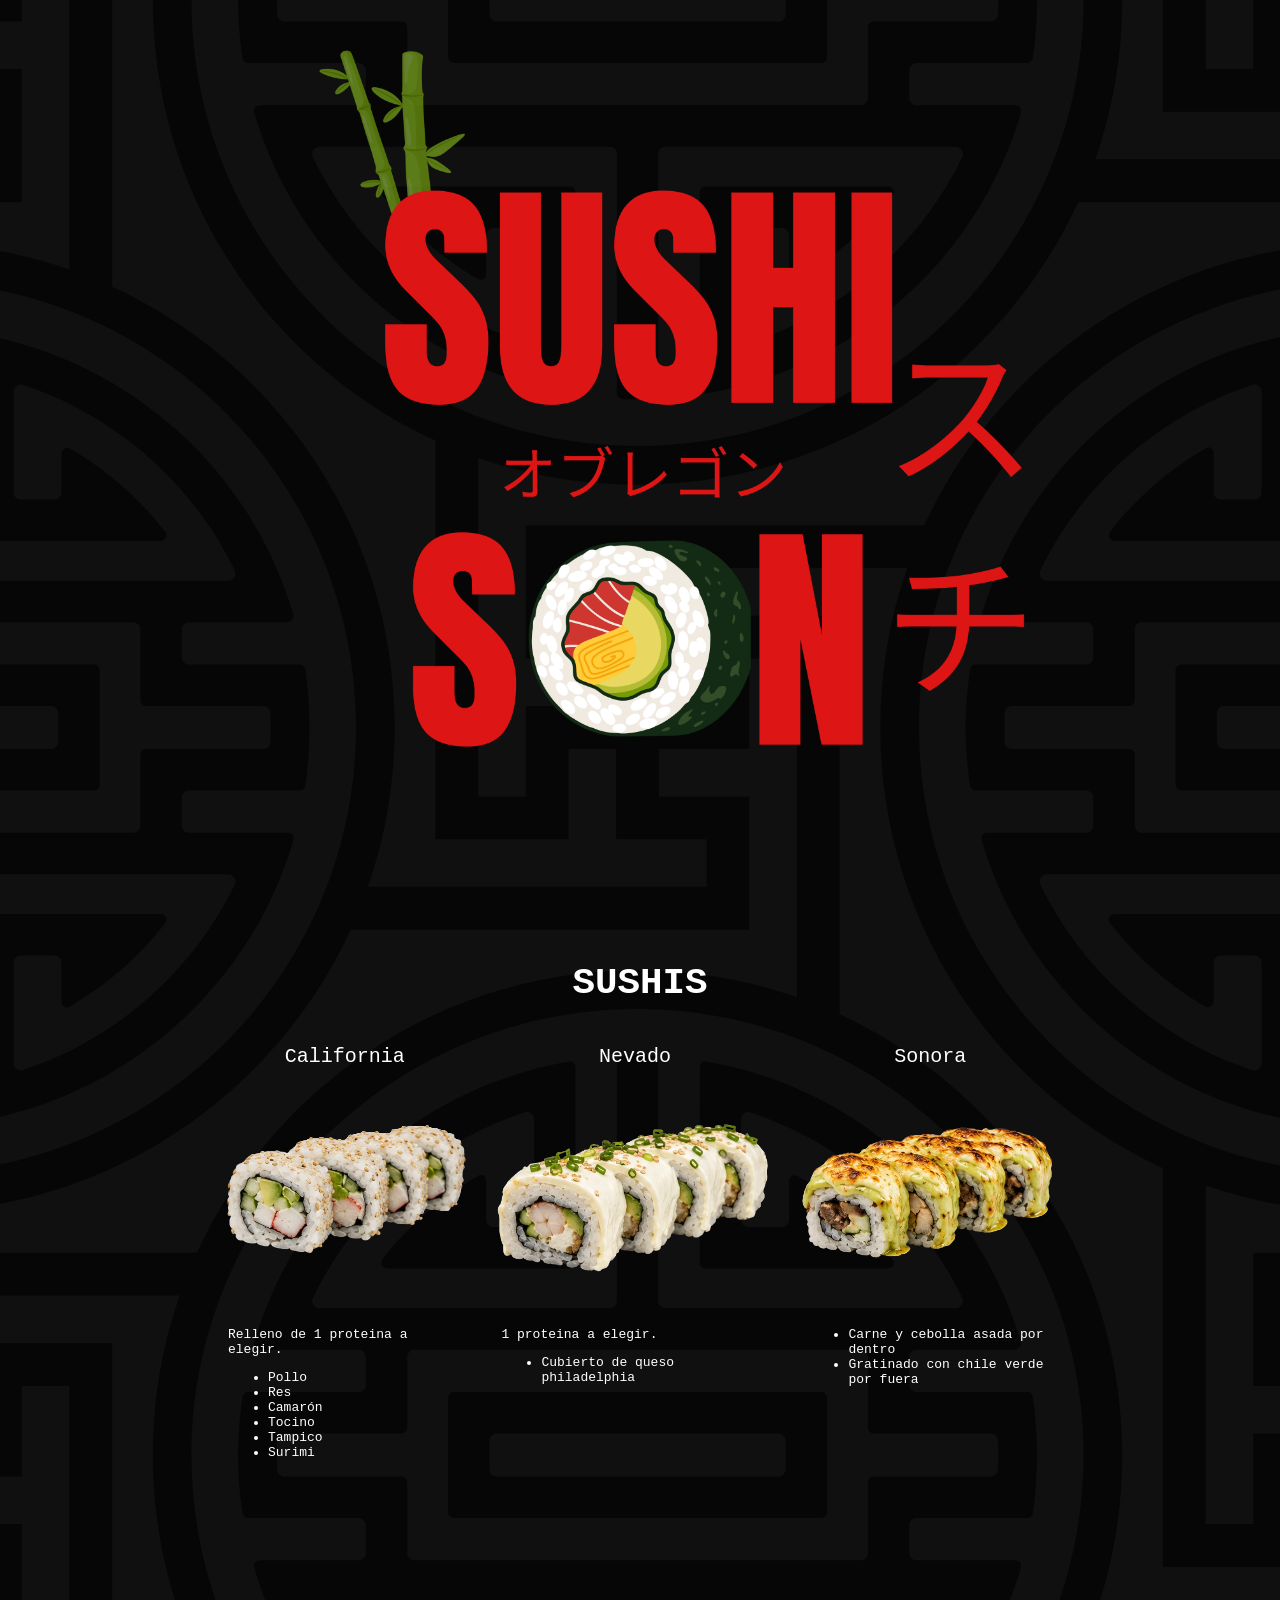
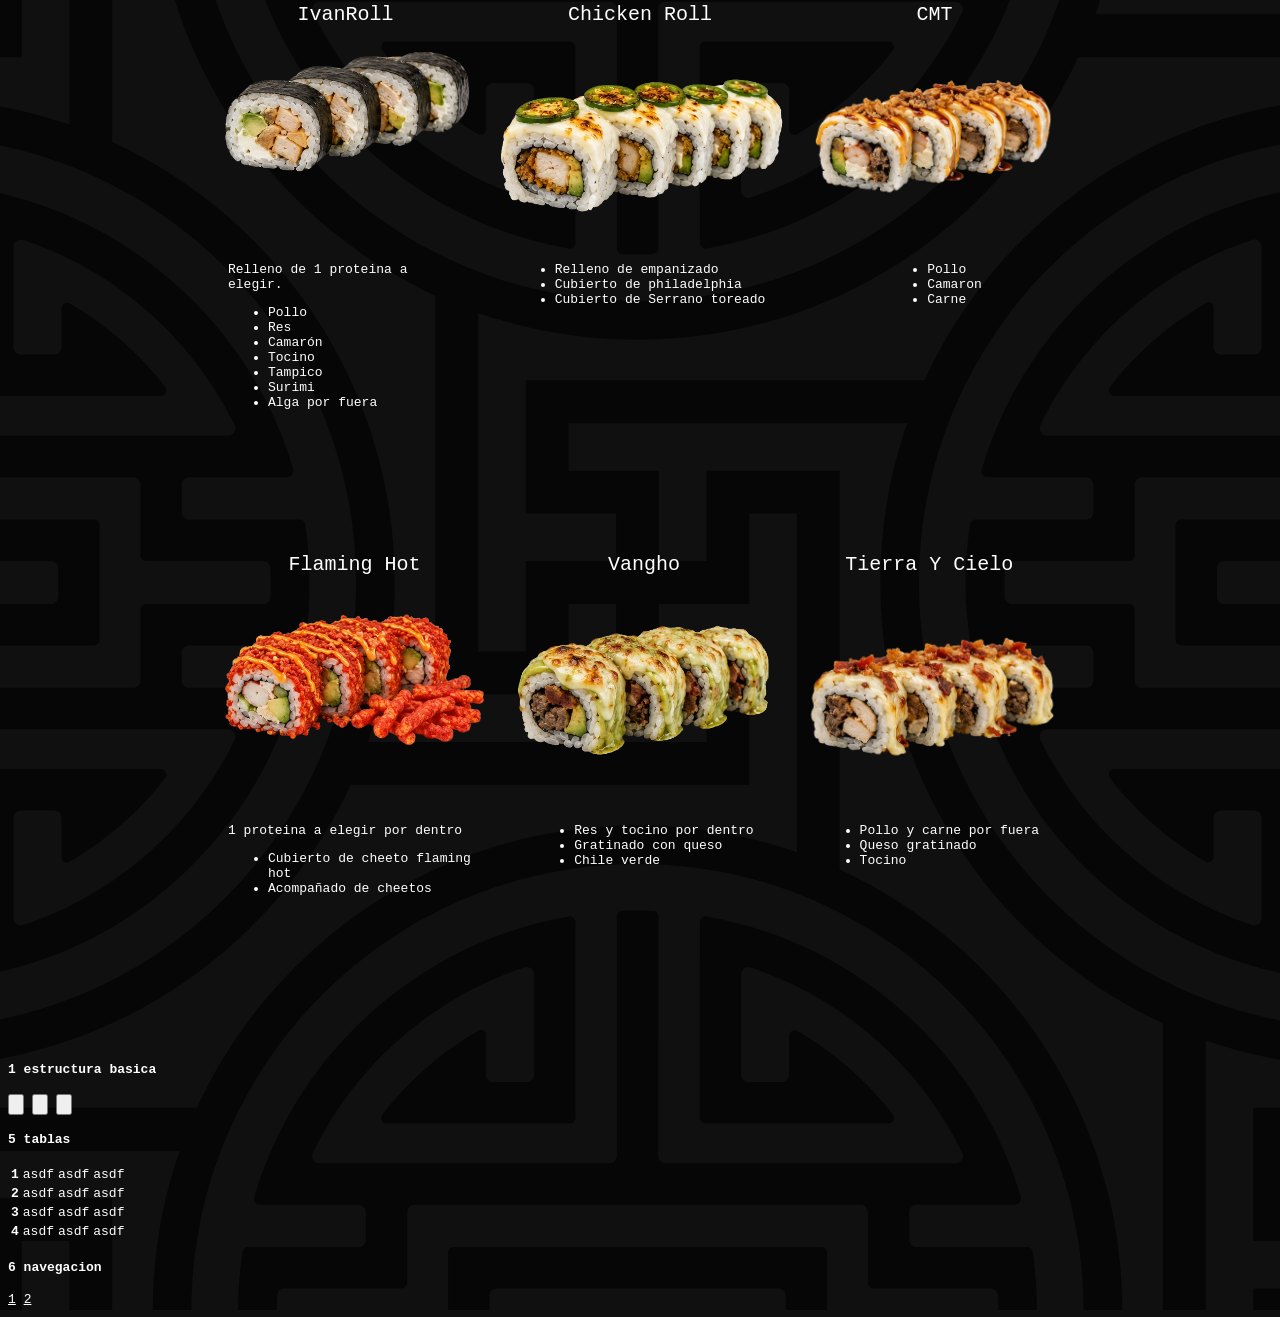
==== index.html @ 1769d646 "kinda fixed the grid" ====
<!DOCTYPE html>
<html lang="en">
<head>
    <meta charset="UTF-8">
    <meta name="viewport" content="width=device-width, initial-scale=1.0">
    <title>SUSHISON PRINCIPAL</title>
    <link rel="stylesheet" href="style.css">
</head>
<body>

    <div class="logo-principal">
        <img src="./imagenes/logo.png" alt="logo principal">
    </div>
   
    <div class="sushi-section">
        <h2>SUSHIS</h2>
    </div>

    <div class="sushis1">
        <div class="nombres">California</div>
        <div class="nombres">Nevado</div>
        <div class="nombres">Sonora</div>
        <div class="food"><img src="./imagenes/california.png" alt="california"></div>
        <div class="food"><img src="./imagenes/nevado.png" alt="nevado"></div>
        <div class="food"><img src="./imagenes/sonora.png" alt="sonora"></div>
        <div class="lista-ingredientes">
            <div>
                <p>Relleno de 1 proteina a elegir.</p>
                <ul>
                    <li>Pollo</li>
                    <li>Res</li>
                    <li>Camarón</li>
                    <li>Tocino</li>
                    <li>Tampico</li>
                    <li>Surimi</li>
                </ul>
            </div>
        </div>
        <div class="lista-ingredientes">
            <div>
                <p>1 proteina a elegir.</p>
                <ul>
                    <li>Cubierto de queso philadelphia</li>
                </ul>
            </div>
        </div>
        <div class="lista-ingredientes">
            <div>
                <ul>
                    <li>Carne y cebolla asada por dentro</li>
                    <li>Gratinado con chile verde por fuera</li>
                </ul>
            </div>
        </div>
    </div>

    <div class="sushis1">
        <div class="nombres">IvanRoll</div>
        <div class="nombres">Chicken Roll</div>
        <div class="nombres">CMT</div>
        <div class="food"><img src="./imagenes/negrovan.png" alt="ivanroll"></div>
        <div class="food"><img src="./imagenes/chickenroll.png" alt="chickenroll"></div>
        <div class="food"><img src="./imagenes/cmt.png" alt="cmt"></div>
        <div class="lista-ingredientes">
            <div>
                <p>Relleno de 1 proteina a elegir.</p>
                <ul>
                    <li>Pollo</li>
                    <li>Res</li>
                    <li>Camarón</li>
                    <li>Tocino</li>
                    <li>Tampico</li>
                    <li>Surimi</li>
                    <li>Alga por fuera</li>
                </ul>
            </div>
        </div>
        <div class="lista-ingredientes">
            <div>
                <ul>
                    <li>Relleno de empanizado</li>
                    <li>Cubierto de philadelphia</li>
                    <li>Cubierto de Serrano toreado</li>
                </ul>
            </div>
        </div>
        <div class="lista-ingredientes">
            <div>
                <ul>
                    <li>Pollo</li>
                    <li>Camaron</li>
                    <li>Carne</li>
                </ul>
            </div>
        </div>
    </div>

    <div class="sushis1">
        <div class="nombres">Flaming Hot</div>
        <div class="nombres">Vangho</div>
        <div class="nombres">Tierra Y Cielo</div>
        <div class="food"><img src="./imagenes/flaming.png" alt="flaming hot"></div>
        <div class="food"><img src="./imagenes/vangho.png" alt="vangho"></div>
        <div class="food"><img src="./imagenes/tyc.png" alt="tierra y cielo"></div>
        <div class="lista-ingredientes">
            <div>
                <p>1 proteina a elegir por dentro</p>
                <ul>
                    <li>Cubierto de cheeto flaming hot</li>
                    <li>Acompañado de cheetos</li>
                </ul>
            </div>
        </div>
        <div class="lista-ingredientes">
            <div>
                <ul>
                    <li>Res y tocino por dentro</li>
                    <li>Gratinado con queso</li>
                    <li>Chile verde</li>
                </ul>
            </div>
        </div>
        <div class="lista-ingredientes">
            <div>
                <ul>
                    <li>Pollo y carne por fuera</li>
                    <li>Queso gratinado</li>
                    <li>Tocino</li>
                </ul>
            </div>
        </div>
    </div>

    <br>


    <h4>1 estructura basica</h4>

    <form>
        <input type="button" value="">
        <input type="button" value="">
        <input type="button" value="">
    </form>

    <h4>5 tablas</h4>
    <table>
        <tr>
            <th>1</th>
            <td>asdf</td>
            <td>asdf</td>
            <td>asdf</td>
        </tr>
        <tr>
            <th>2</th>
            <td>asdf</td>
            <td>asdf</td>
            <td>asdf</td>
        </tr>
        <tr>
            <th>3</th>
            <td>asdf</td>
            <td>asdf</td>
            <td>asdf</td>
        </tr>
        <tr>
            <th>4</th>
            <td>asdf</td>
            <td>asdf</td>
            <td>asdf</td>
        </tr>
    </table>

    <h4>6 navegacion</h4>
    <a href="#">1</a>
    <a href="#">2</a>


</body>
</html>
---- style.css ----
* {
    font-family: monospace;
    color: white;
}

body {
    background-color: #101010;
    /*background: linear-gradient(to bottom, #000000, #101010, #101010, #101010);*/
    background-image: url(./imagenes/background.svg);
    background-size: cover;
    background-repeat: no-repeat;
    background-position: center;
}


/* Logo principal si */

@keyframes logoOppacity {
    from {opacity: 0; transform: translateY(-20px);}
    to {opacity: 100; transform: translateY(0px);}
}

.logo-principal {
    display: flex;
    justify-content: center;
    padding: 25px;
}

.logo-principal img{
    width: 900px;
    max-width: 100%;
    height: auto;
    animation-name: logoOppacity;
    animation-duration: 2s;
    animation-timing-function: ease-in-out;
}


/* menu sushis */

.sushis1, .sushi-section{
    display: flex;
    justify-content: center;
}

.sushis1 {
    display: grid;
    grid-template-columns: repeat(3, auto);
    grid-template-rows: repeat(3, auto);
    padding-bottom: 100px;
    padding-left: 200px;
    padding-right: 200px;
    /*background-color: red;*/
}

.sushis1 div {
    /*background-color: blue;*/
    padding: 10px;
}

.sushi-section {
    /*color: red;*/
    font-size: 25px;
}

    /* divs inside sushis1 */

.food img {
    width: 100%;
    max-width: 500px;
    height: auto;
}

.nombres {
    display: flex;
    justify-content: center;
    font-size: 20px;
}

.lista-ingredientes {
    display: flex;
    justify-content: center;
}
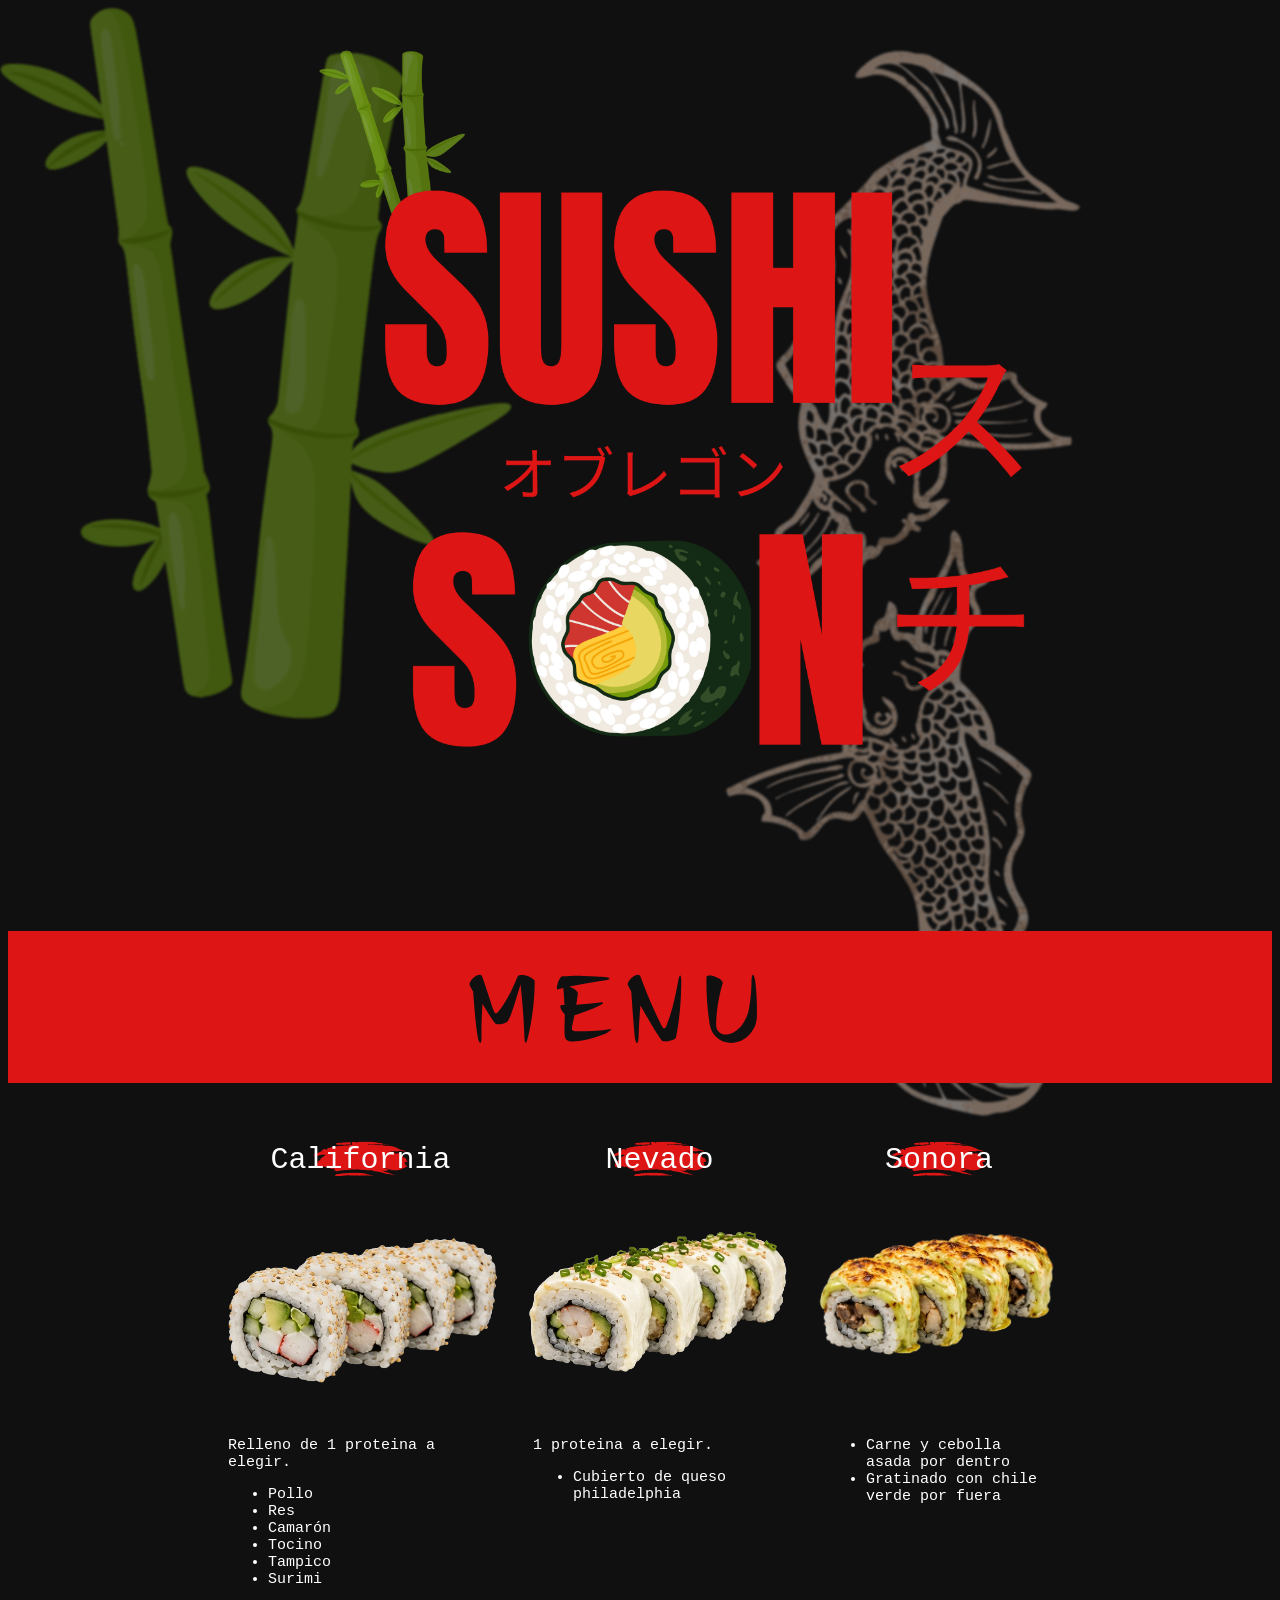
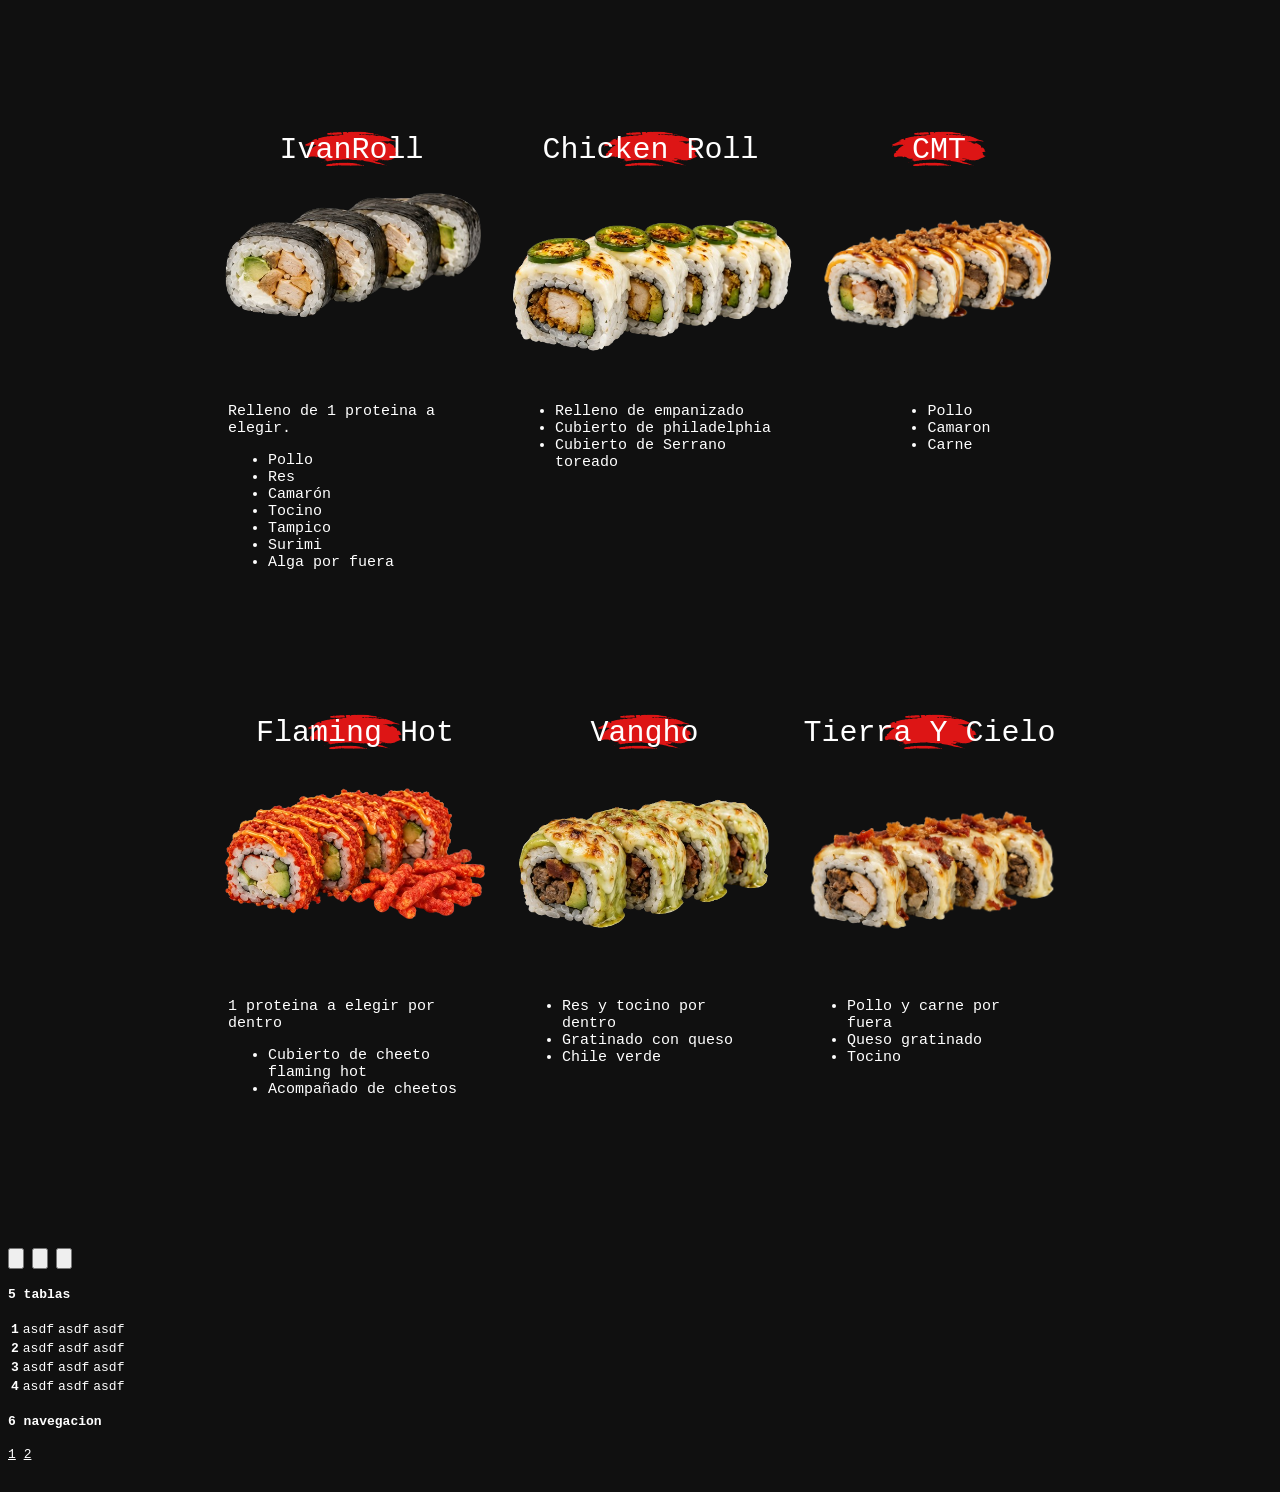
==== commit e94e38ef: "pls help" ====
--- a/index.html
+++ b/index.html
@@ -8,12 +8,20 @@
 </head>
 <body>
 
+    <div class="pescados">
+        <img src="./imagenes/pescados.svg" alt="pescados">
+    </div>
+
+    <div class="bamboo">
+        <img src="./imagenes/bamboo.svg" alt="bamboo">
+    </div>
+
     <div class="logo-principal">
         <img src="./imagenes/logo.png" alt="logo principal">
     </div>
    
     <div class="sushi-section">
-        <h2>SUSHIS</h2>
+        <img src="./imagenes/menu.svg" alt="menu">
     </div>
 
     <div class="sushis1">
@@ -133,9 +141,6 @@
 
     <br>
 
-
-    <h4>1 estructura basica</h4>
-
     <form>
         <input type="button" value="">
         <input type="button" value="">
--- a/style.css
+++ b/style.css
@@ -1,4 +1,4 @@
-* {
+* { 
     font-family: monospace;
     color: white;
 }
@@ -6,10 +6,10 @@
 body {
     background-color: #101010;
     /*background: linear-gradient(to bottom, #000000, #101010, #101010, #101010);*/
-    background-image: url(./imagenes/background.svg);
+    /*background-image: url(./imagenes/background.svg);
     background-size: cover;
     background-repeat: no-repeat;
-    background-position: center;
+    background-position: center;*/
 }
 
 
@@ -25,6 +25,32 @@
     justify-content: center;
     padding: 25px;
 }
+
+.pescados {
+    position: fixed;
+    right: 0;
+    opacity: 0.5;
+    filter: blur(1px);
+    z-index: -1;
+}
+
+.pescados img{
+    width: 100%;
+}
+
+.bamboo {
+    position: fixed;
+    left: 0;
+    opacity: 0.5;
+    filter: blur(1px);
+    z-index: -1;
+}
+
+.bamboo img{
+    width: 100%;
+    height: 100%;
+}
+
 
 .logo-principal img{
     width: 900px;
@@ -61,6 +87,8 @@
 .sushi-section {
     /*color: red;*/
     font-size: 25px;
+    background-color: #dd1515;
+    margin-bottom: 50px;
 }
 
     /* divs inside sushis1 */
@@ -74,10 +102,18 @@
 .nombres {
     display: flex;
     justify-content: center;
-    font-size: 20px;
+    font-size: 30px;
+    background-image: url(./imagenes/mancha.svg);
+    background-size: contain;
+    background-repeat: no-repeat;
+    background-position: center; 
 }
 
 .lista-ingredientes {
     display: flex;
     justify-content: center;
 }
+
+.lista-ingredientes div{
+    font-size: 15px;
+}
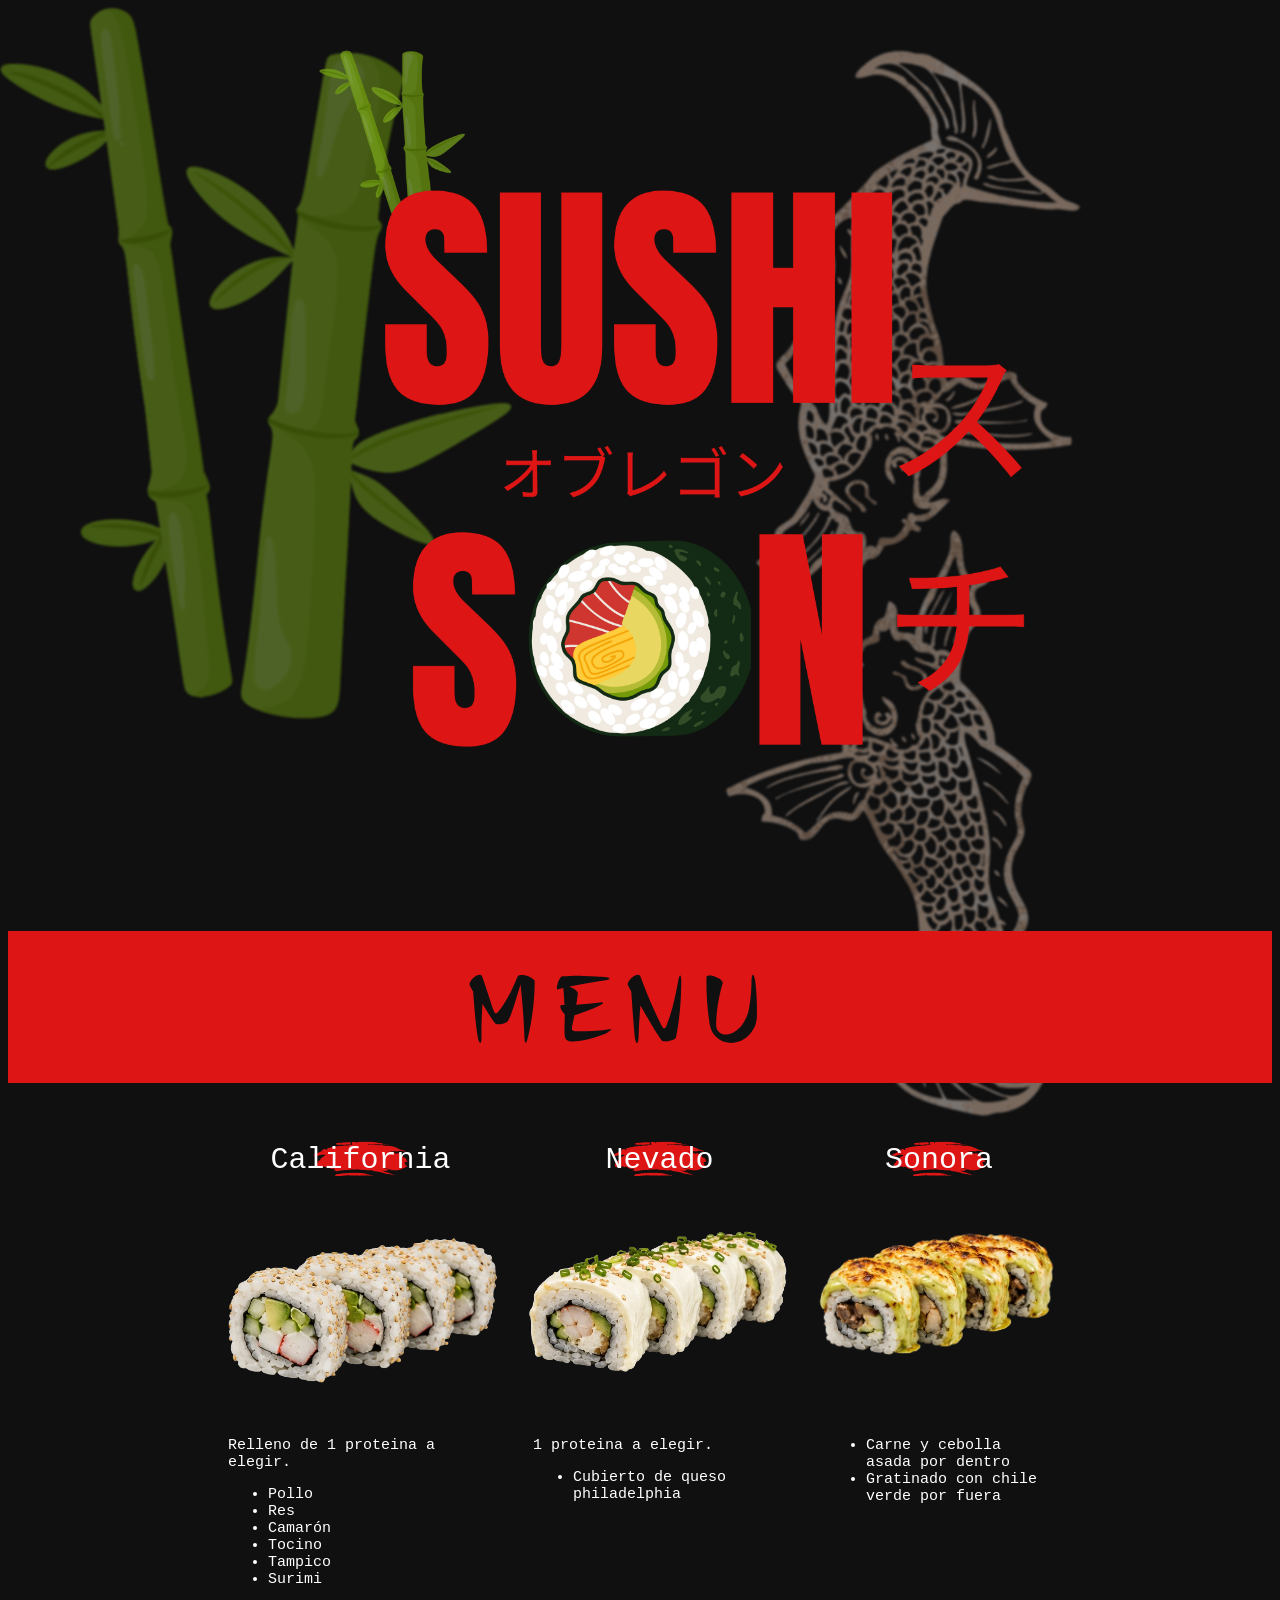
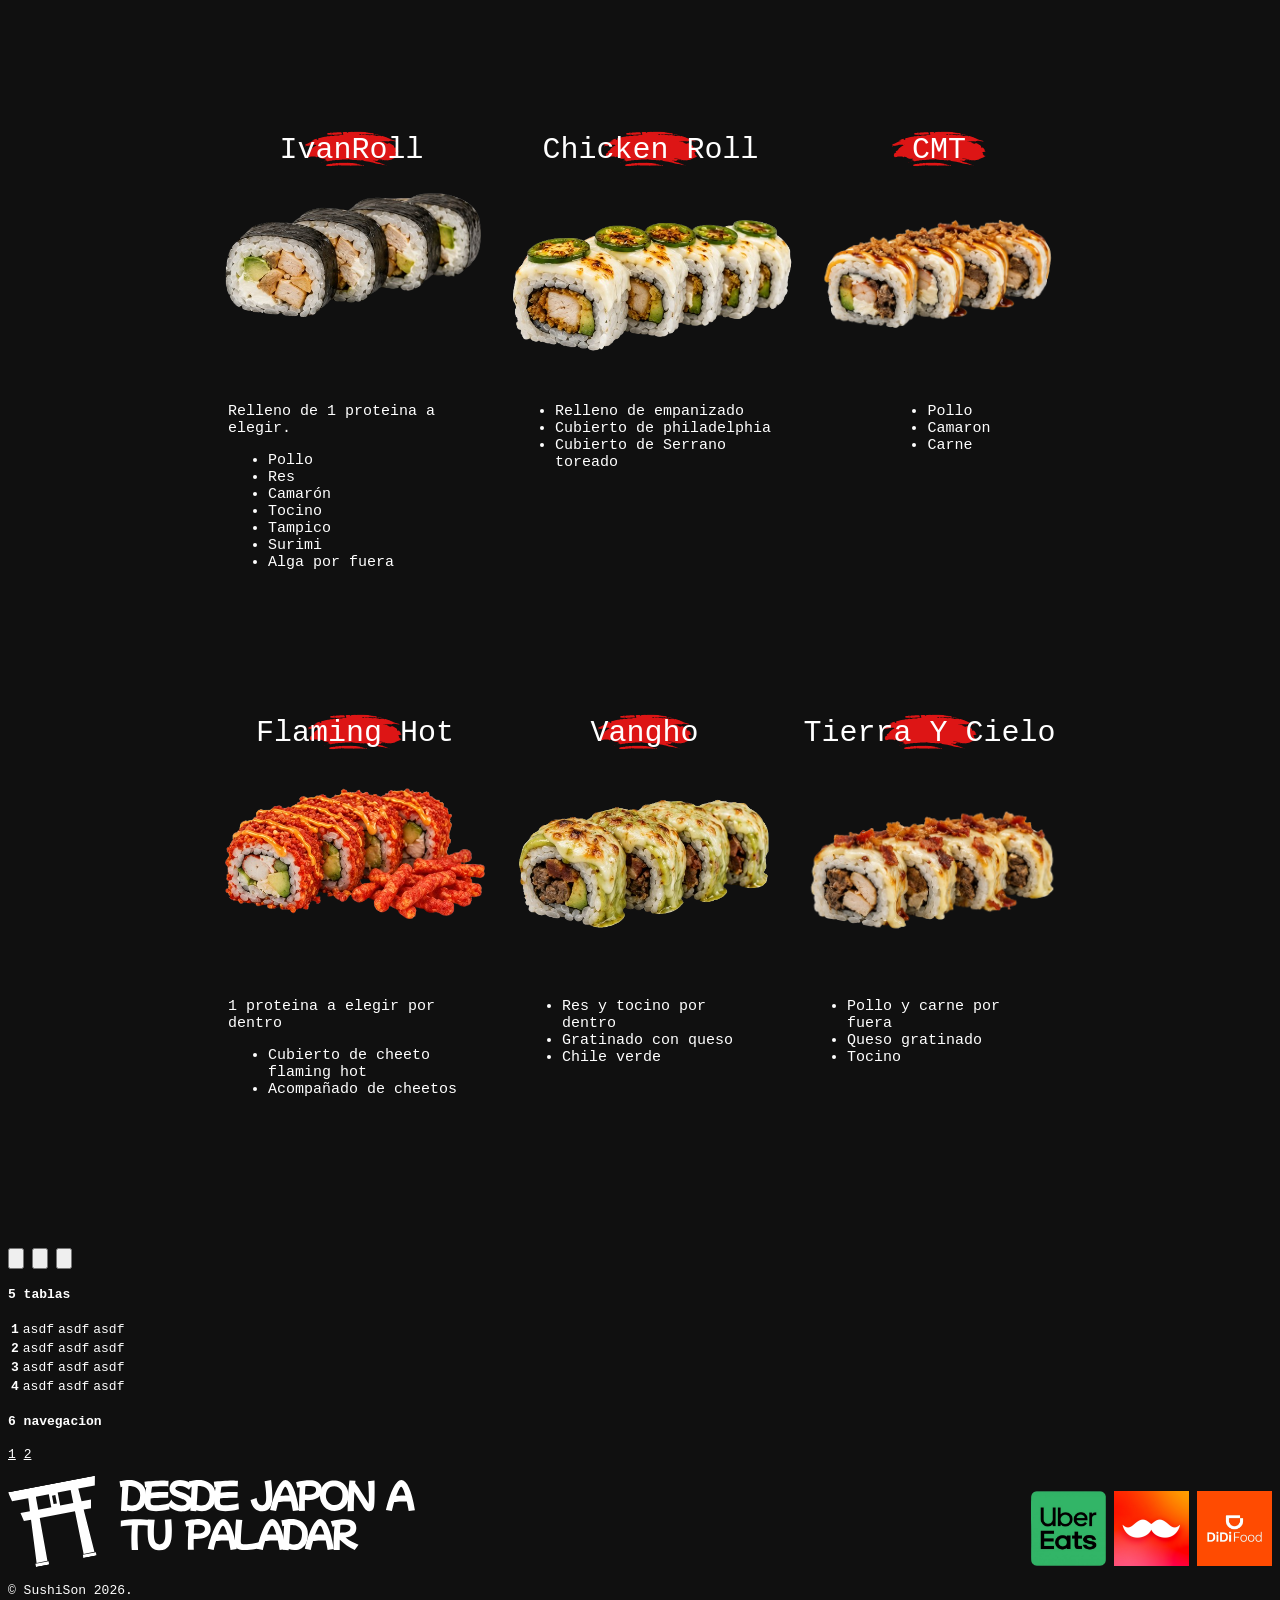
==== commit 43862b16: "food apps added" ====
--- a/index.html
+++ b/index.html
@@ -179,6 +179,15 @@
     <a href="#">1</a>
     <a href="#">2</a>
 
+    <footer>
+        <img src="./imagenes/footer.svg" alt="desde japon a tu paladar">
+        <div class="redes">
+            <a href="https://www.ubereats.com/mx"><img src="./imagenes/redes/uber.png" alt="uber eats"></a>
+            <a href="https://www.rappi.com.mx/"><img src="./imagenes/redes/rappi.jpg" alt="rappi"></a>
+            <a href="https://www.didi-food.com/es-MX/food/"><img src="./imagenes/redes/didi.jpg" alt="didi"></a>
+        </div>
+    </footer>
+    <p>&copy; SushiSon 2026.</p>
 
 </body>
 </html>
--- a/style.css
+++ b/style.css
@@ -117,3 +117,23 @@
 .lista-ingredientes div{
     font-size: 15px;
 }
+
+
+
+/* footer */
+
+footer {
+    display: flex;
+    justify-content: space-between;
+    align-items:end
+}
+
+.redes img{
+    width: 75px;
+    height: 75px;
+}
+
+.redes img:hover {
+    width: 78px;
+    height: 78px;
+}
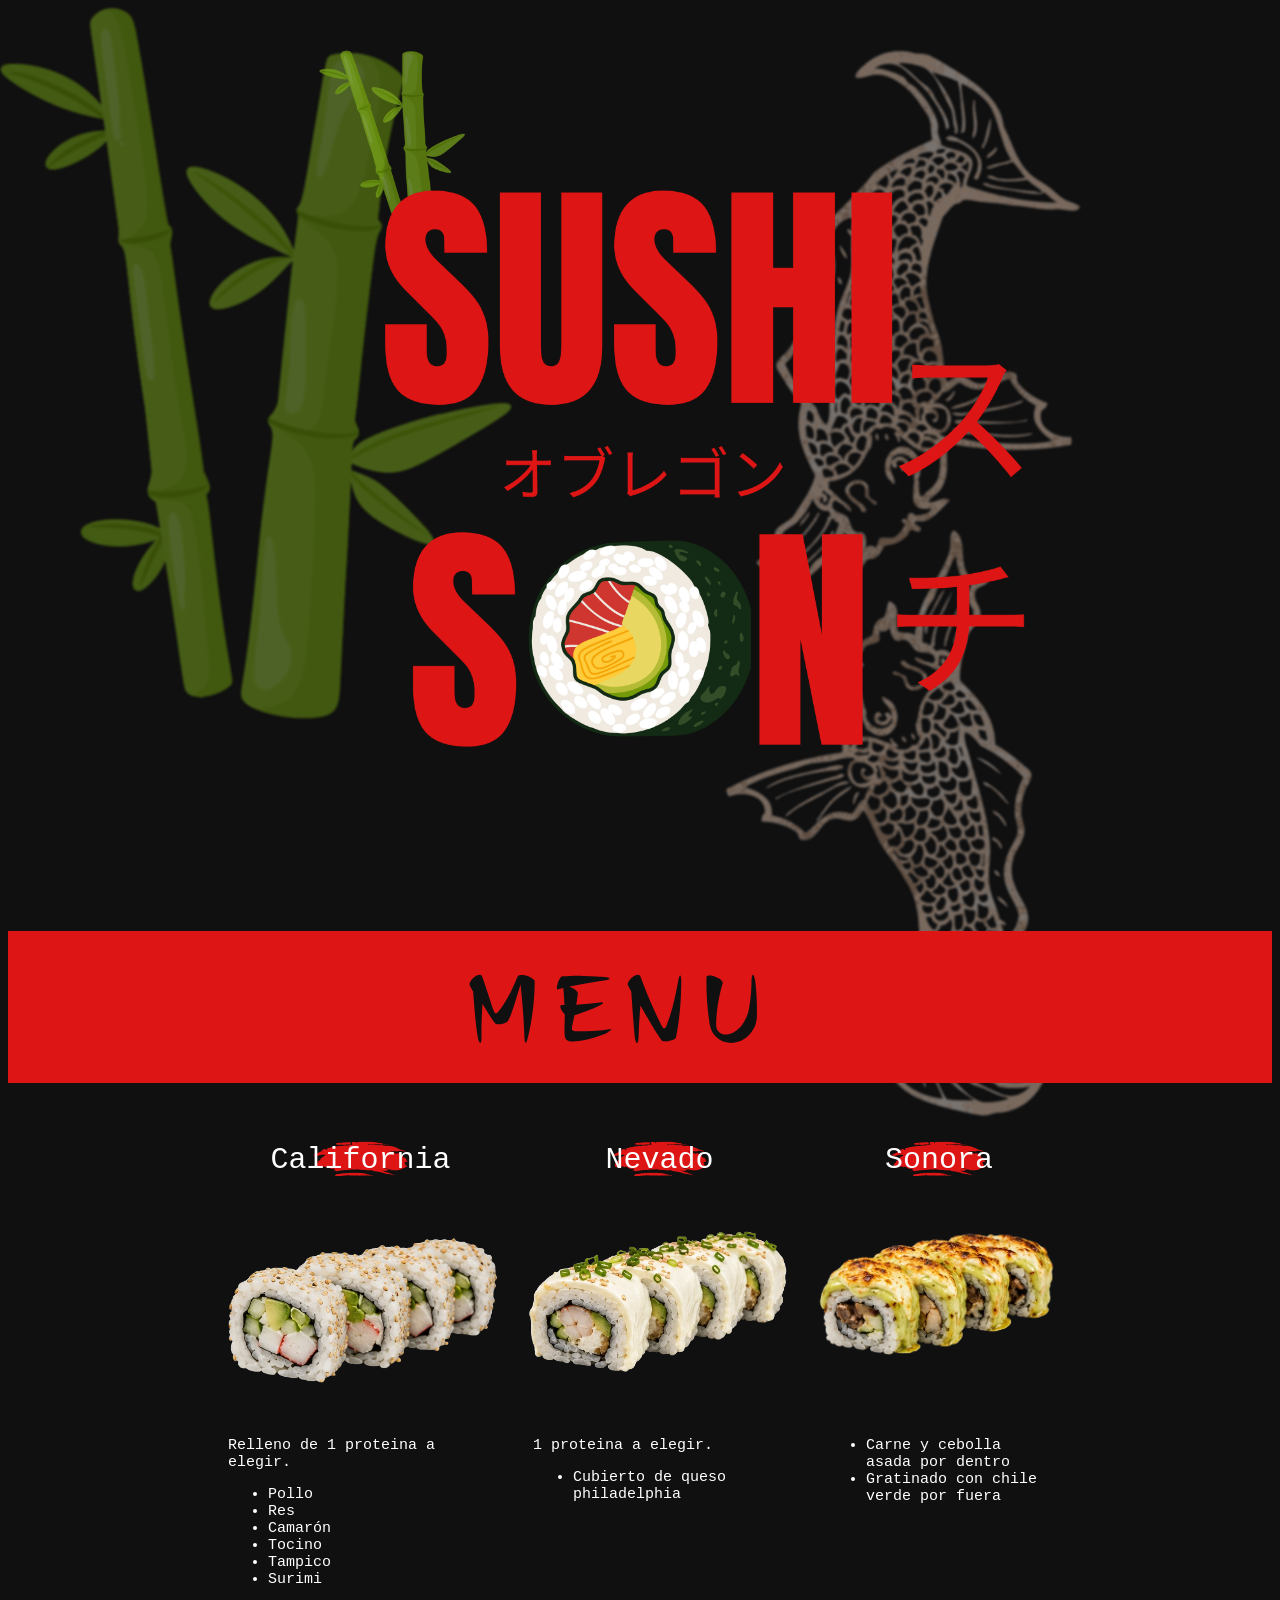
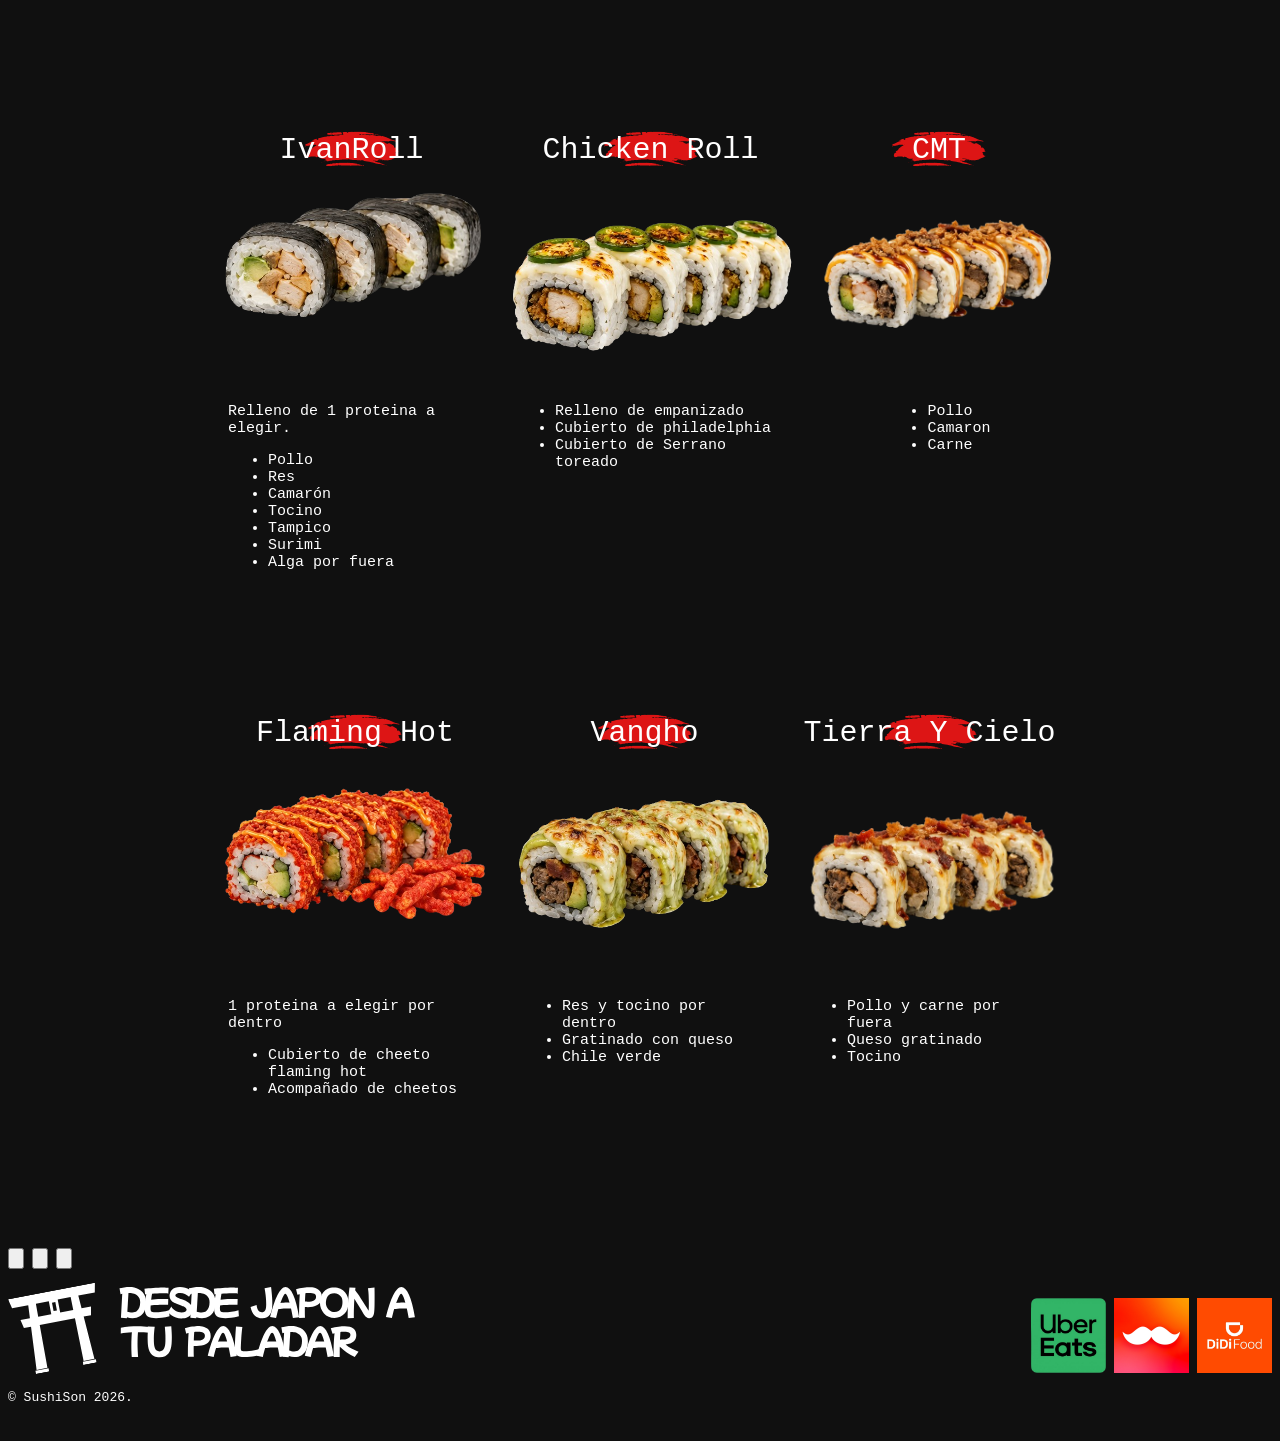
==== commit c459509c: "commented" ====
--- a/index.html
+++ b/index.html
@@ -4,7 +4,7 @@
     <meta charset="UTF-8">
     <meta name="viewport" content="width=device-width, initial-scale=1.0">
     <title>SUSHISON PRINCIPAL</title>
-    <link rel="stylesheet" href="style.css">
+    <link rel="stylesheet" href="./style.css">
 </head>
 <body>
 
@@ -147,6 +147,7 @@
         <input type="button" value="">
     </form>
 
+    <!--
     <h4>5 tablas</h4>
     <table>
         <tr>
@@ -178,6 +179,7 @@
     <h4>6 navegacion</h4>
     <a href="#">1</a>
     <a href="#">2</a>
+    -->
 
     <footer>
         <img src="./imagenes/footer.svg" alt="desde japon a tu paladar">
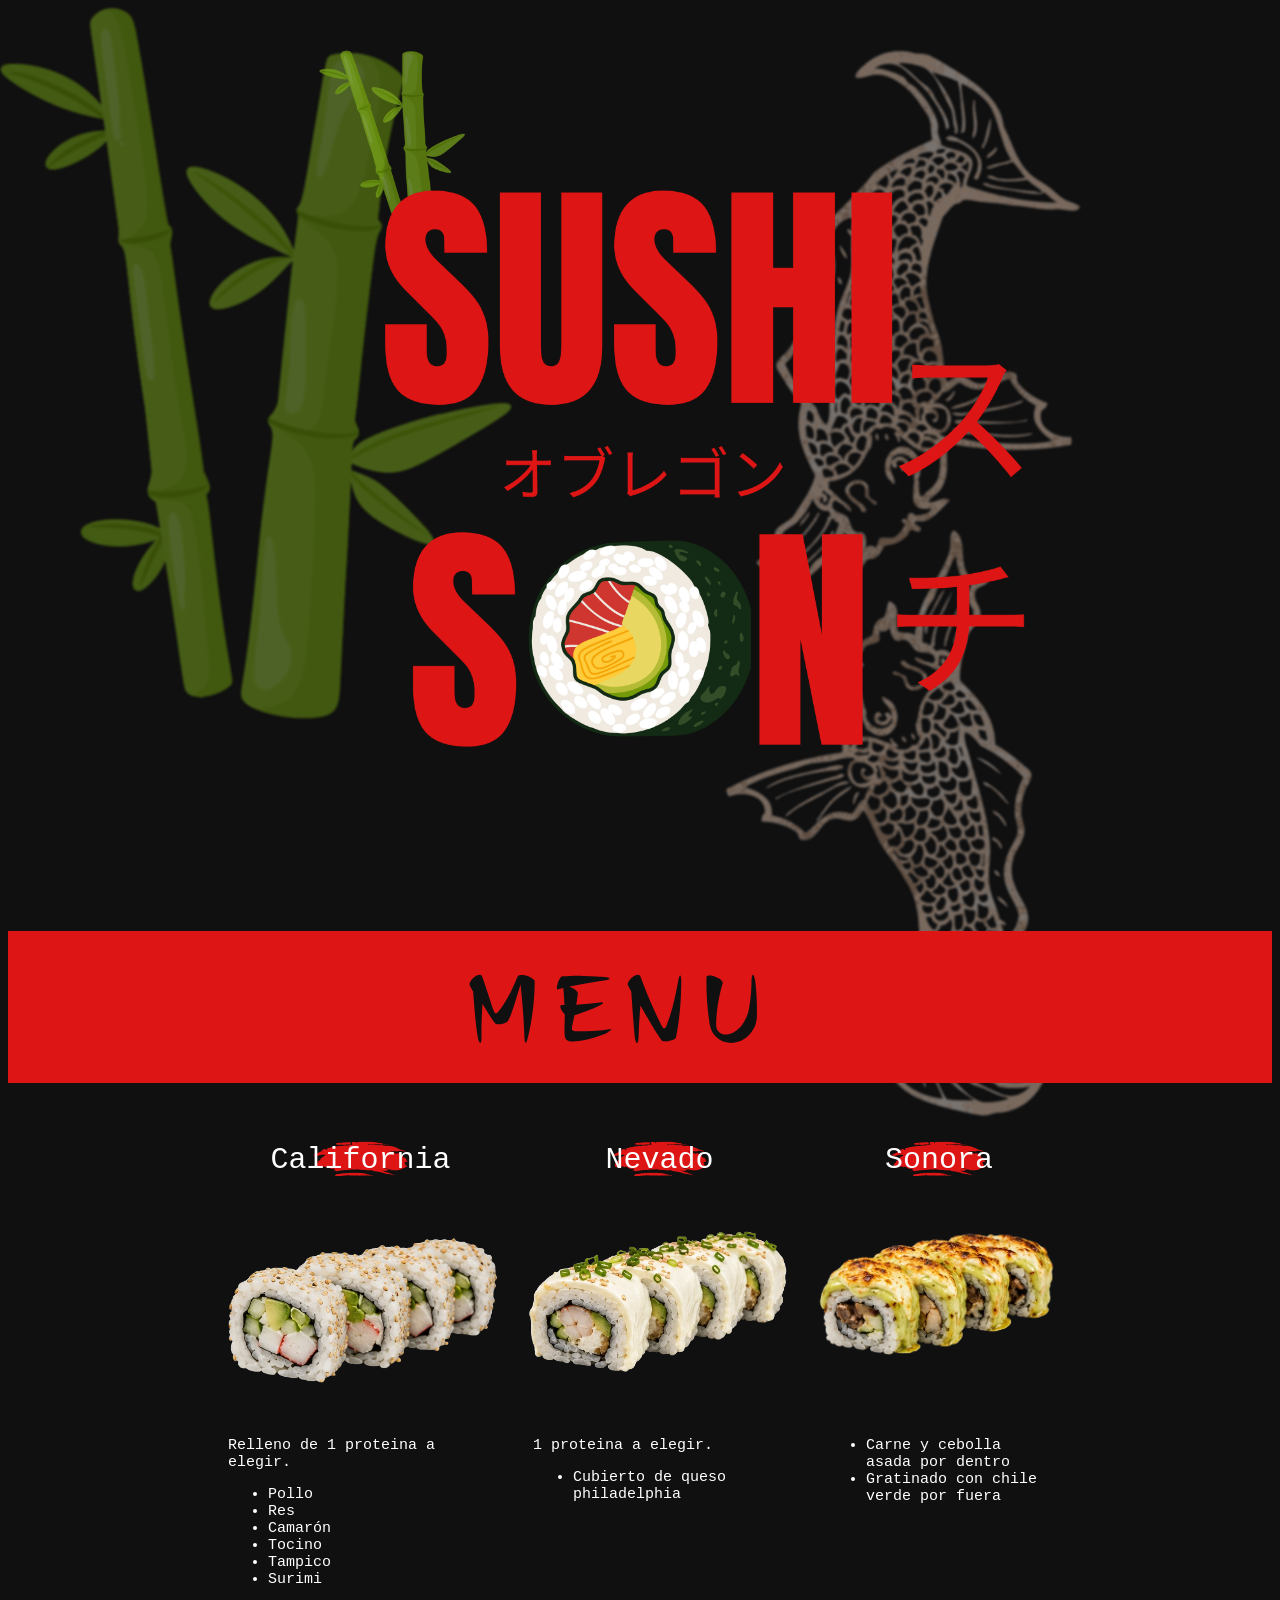
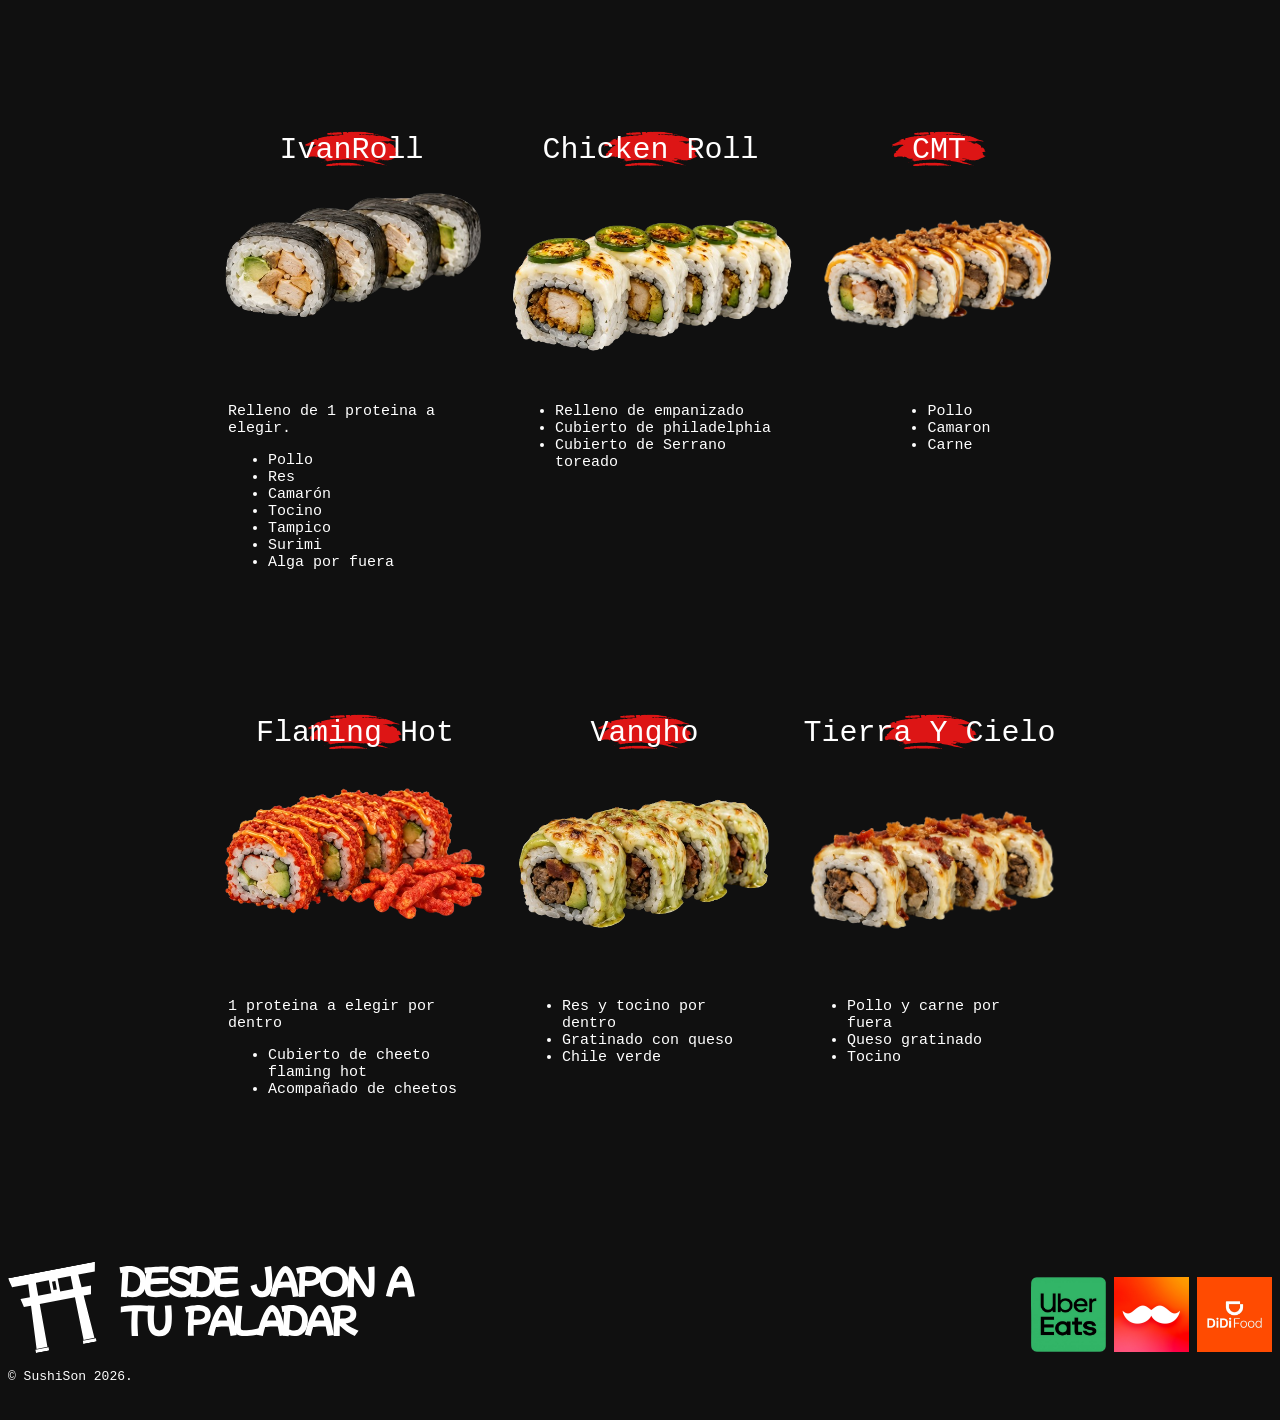
==== commit 2da00bde: "commented" ====
--- a/index.html
+++ b/index.html
@@ -140,14 +140,15 @@
     </div>
 
     <br>
-
+    
+<!--
     <form>
         <input type="button" value="">
         <input type="button" value="">
         <input type="button" value="">
     </form>
 
-    <!--
+
     <h4>5 tablas</h4>
     <table>
         <tr>
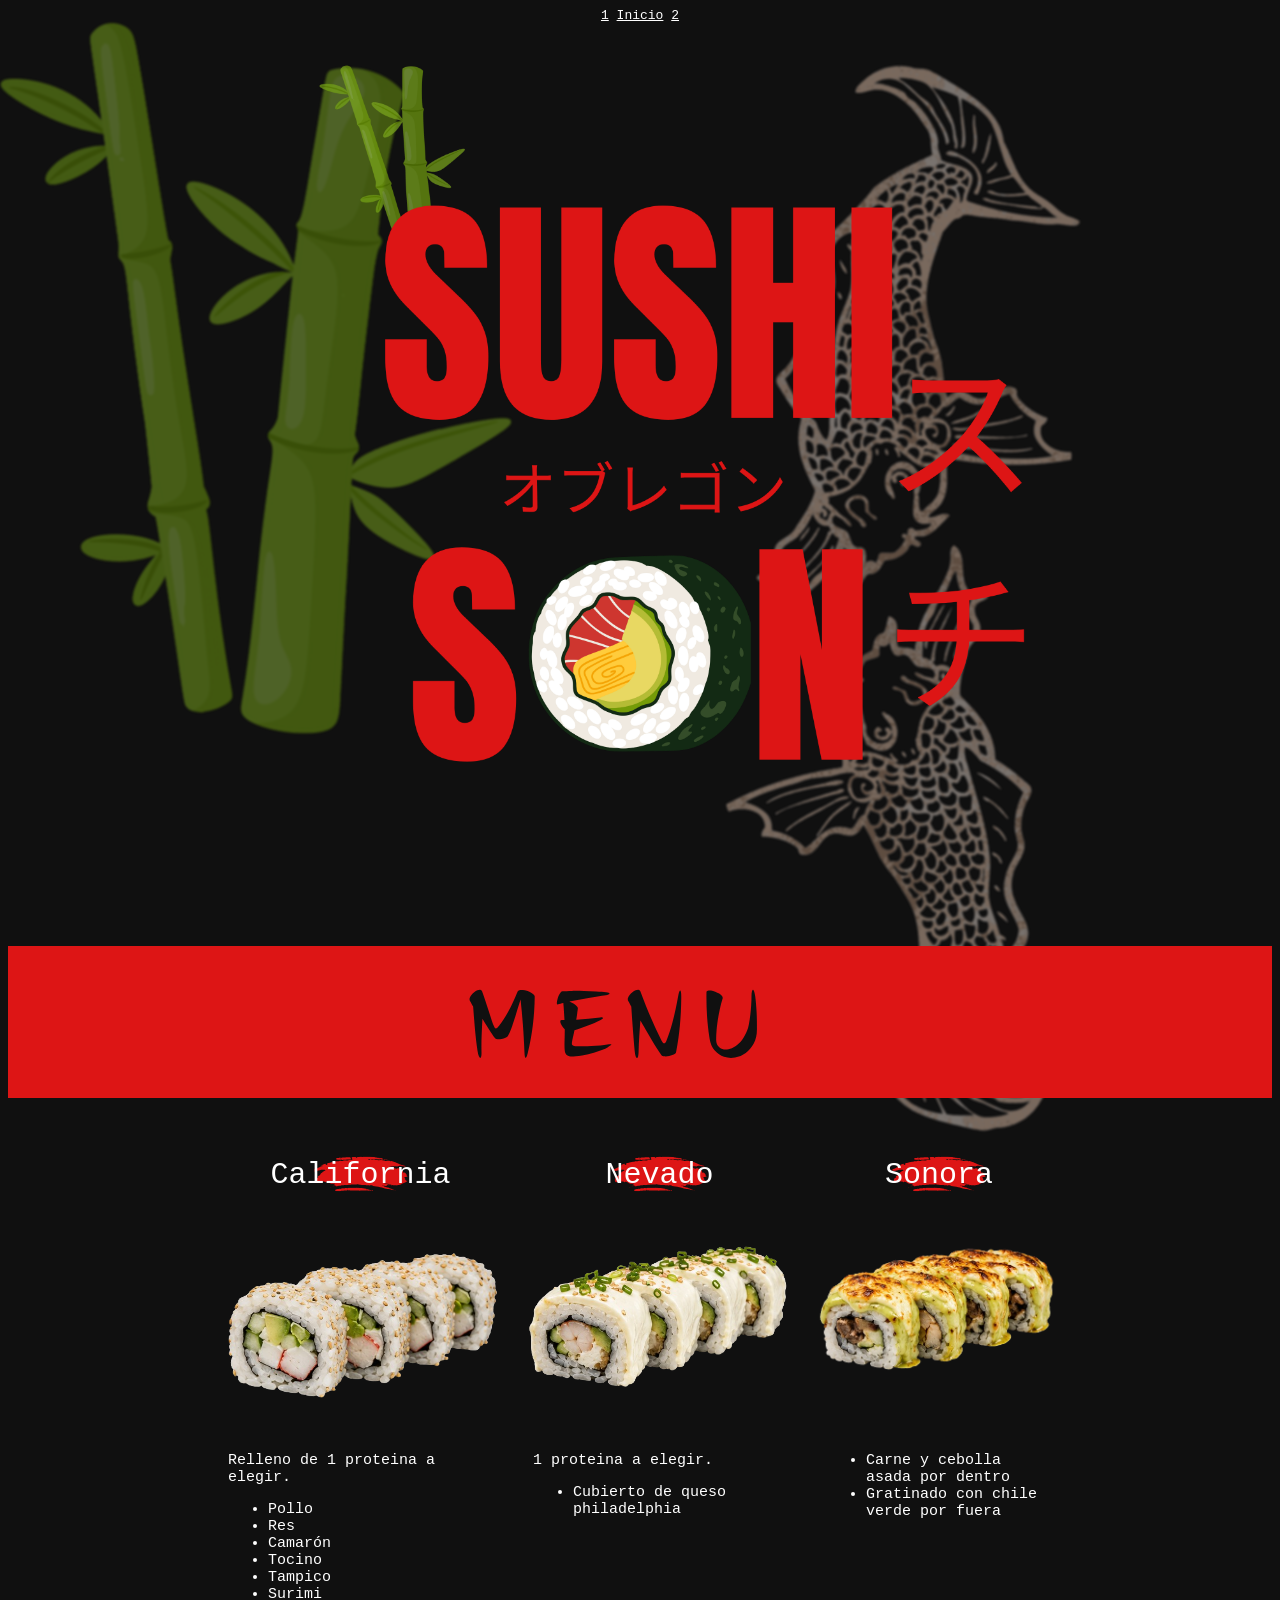
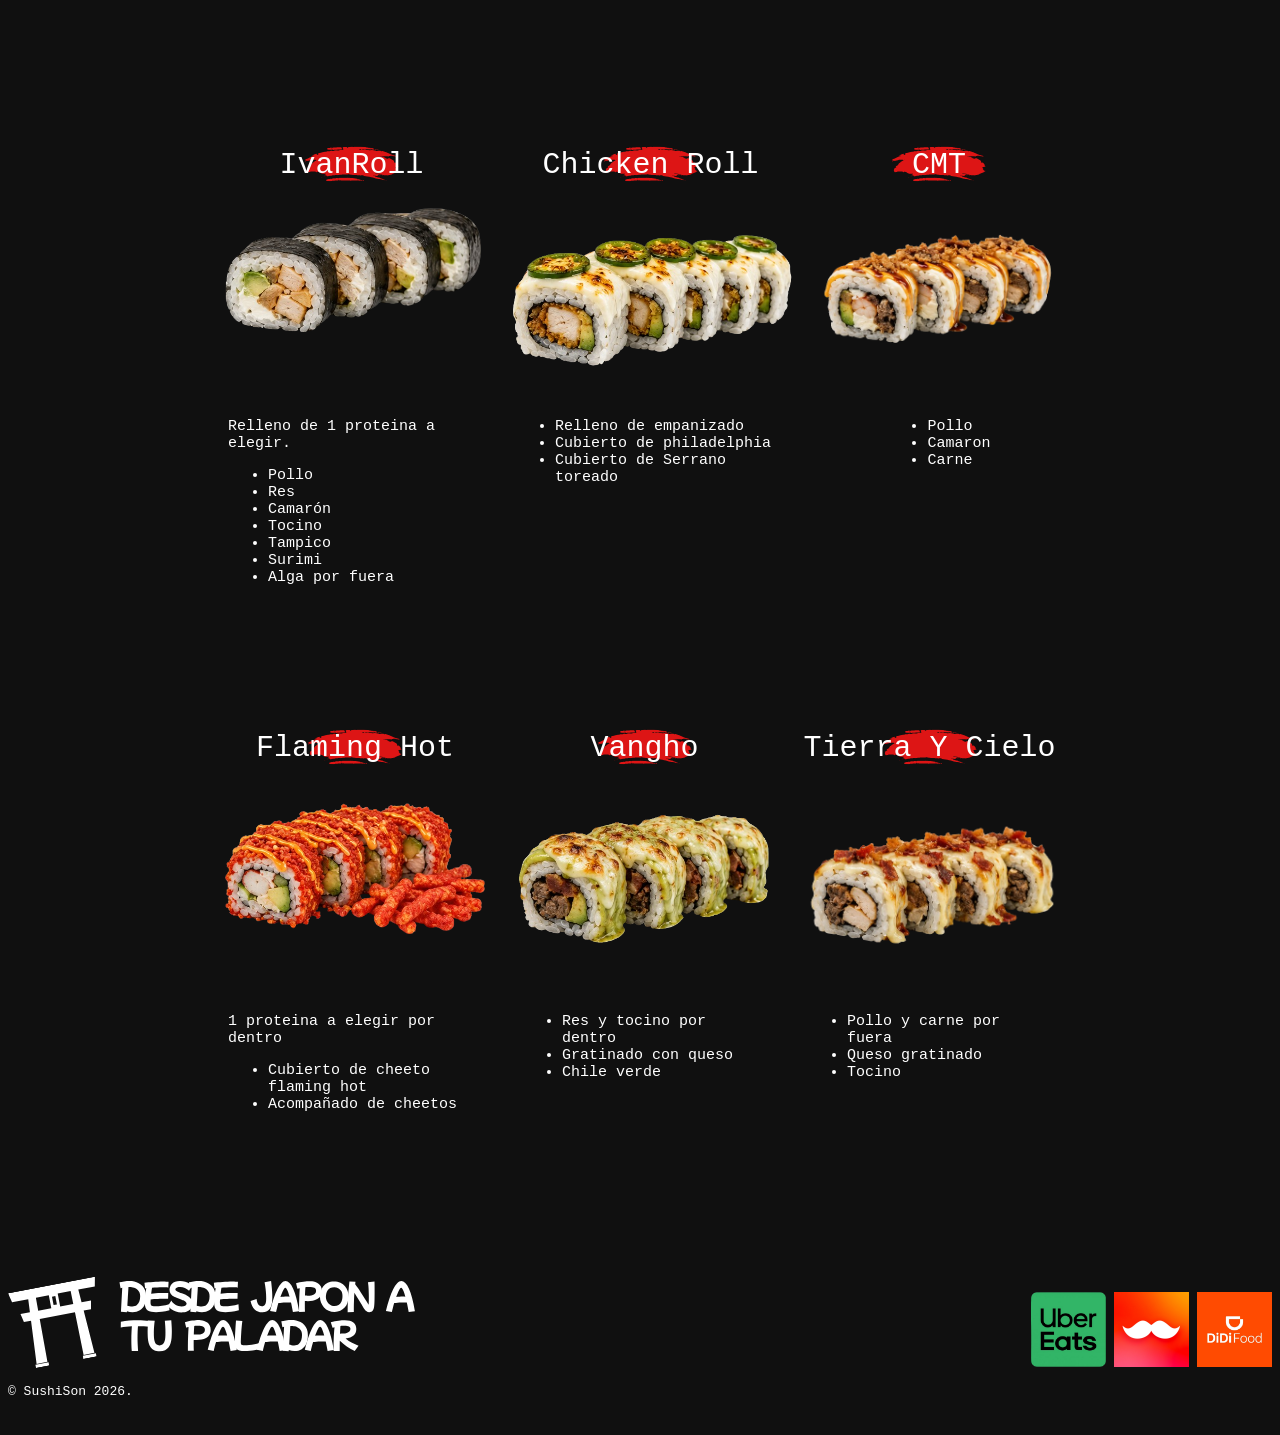
==== commit 4da3891e: "new pages" ====
--- a/index.html
+++ b/index.html
@@ -8,6 +8,14 @@
 </head>
 <body>
 
+    <div class="nav">
+        <div>
+            <a href="./1.html">1</a>
+            <a href="./index.html">Inicio</a>
+            <a href="./2.html">2</a>
+        </div>
+    </div>
+
     <div class="pescados">
         <img src="./imagenes/pescados.svg" alt="pescados">
     </div>
--- a/style.css
+++ b/style.css
@@ -10,6 +10,13 @@
     background-size: cover;
     background-repeat: no-repeat;
     background-position: center;*/
+}
+
+/* nav */
+
+.nav {
+    display: flex;
+    justify-content: center;
 }
 
 
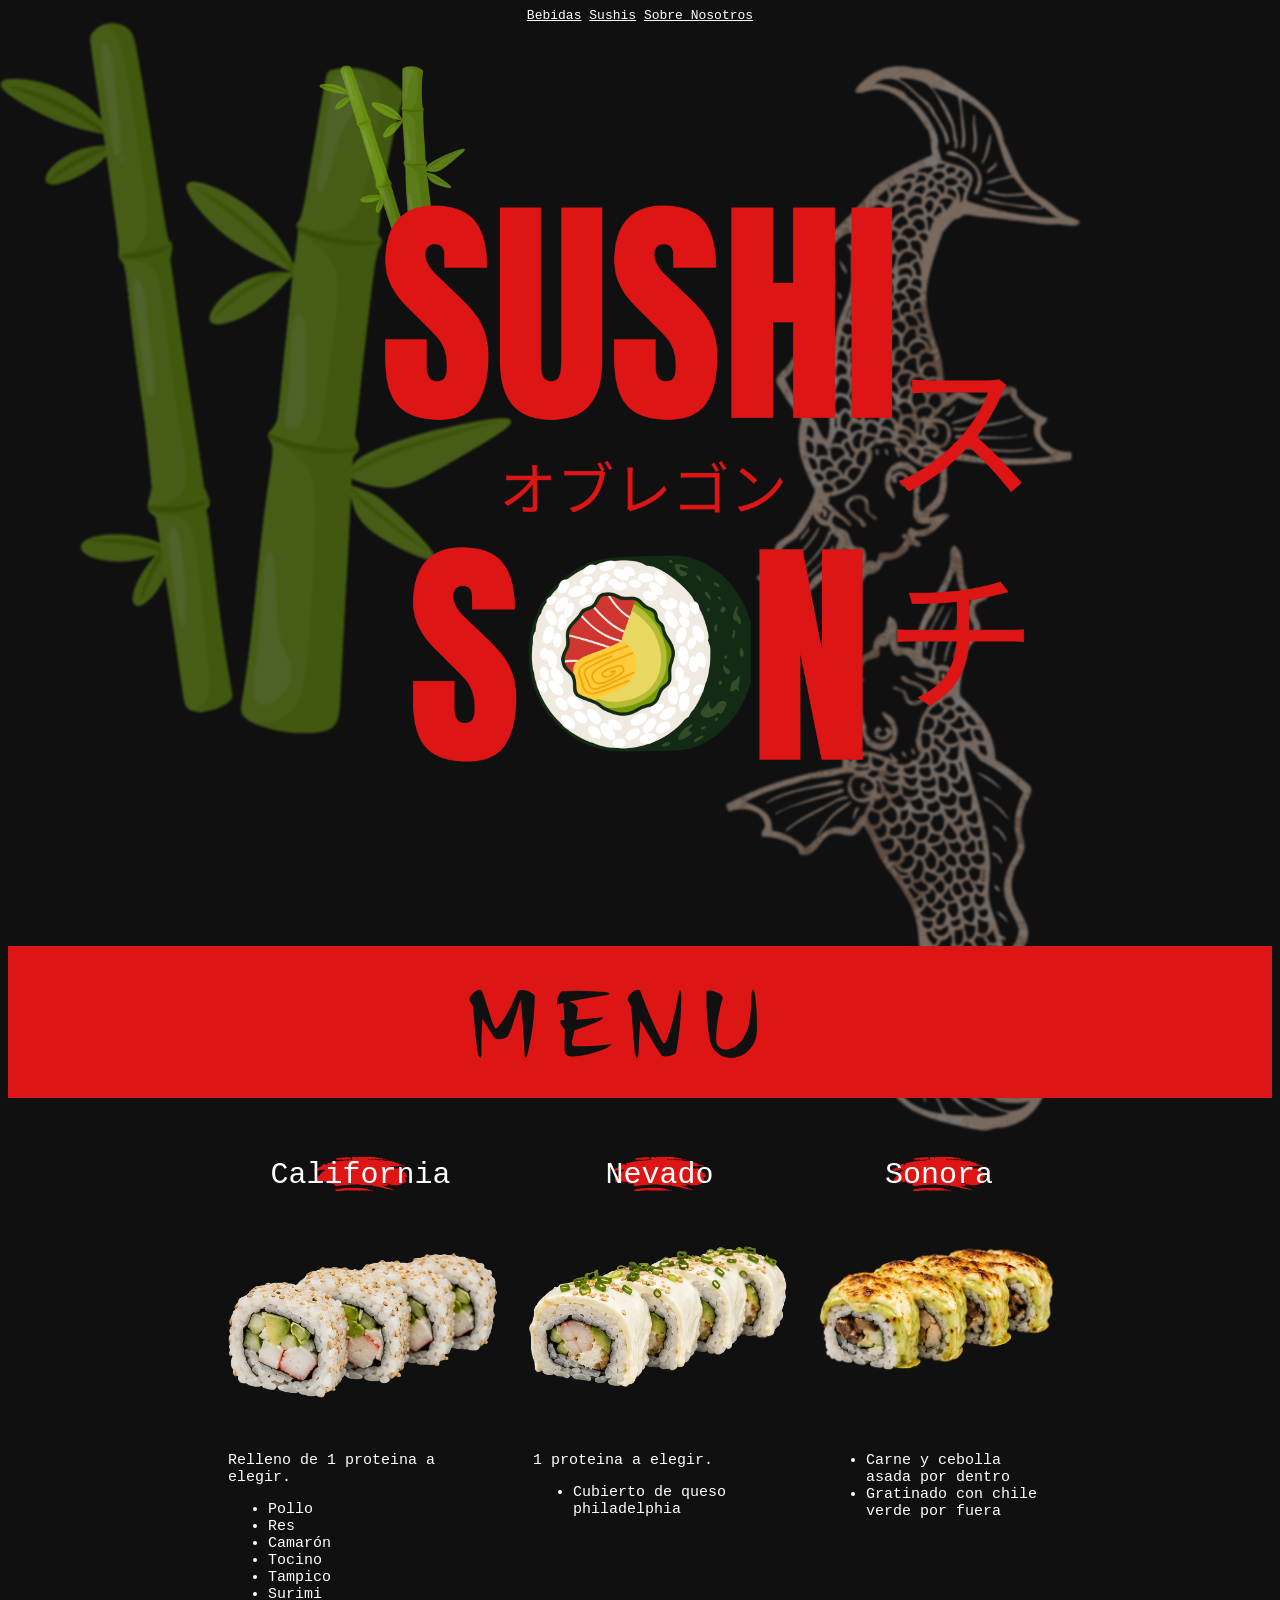
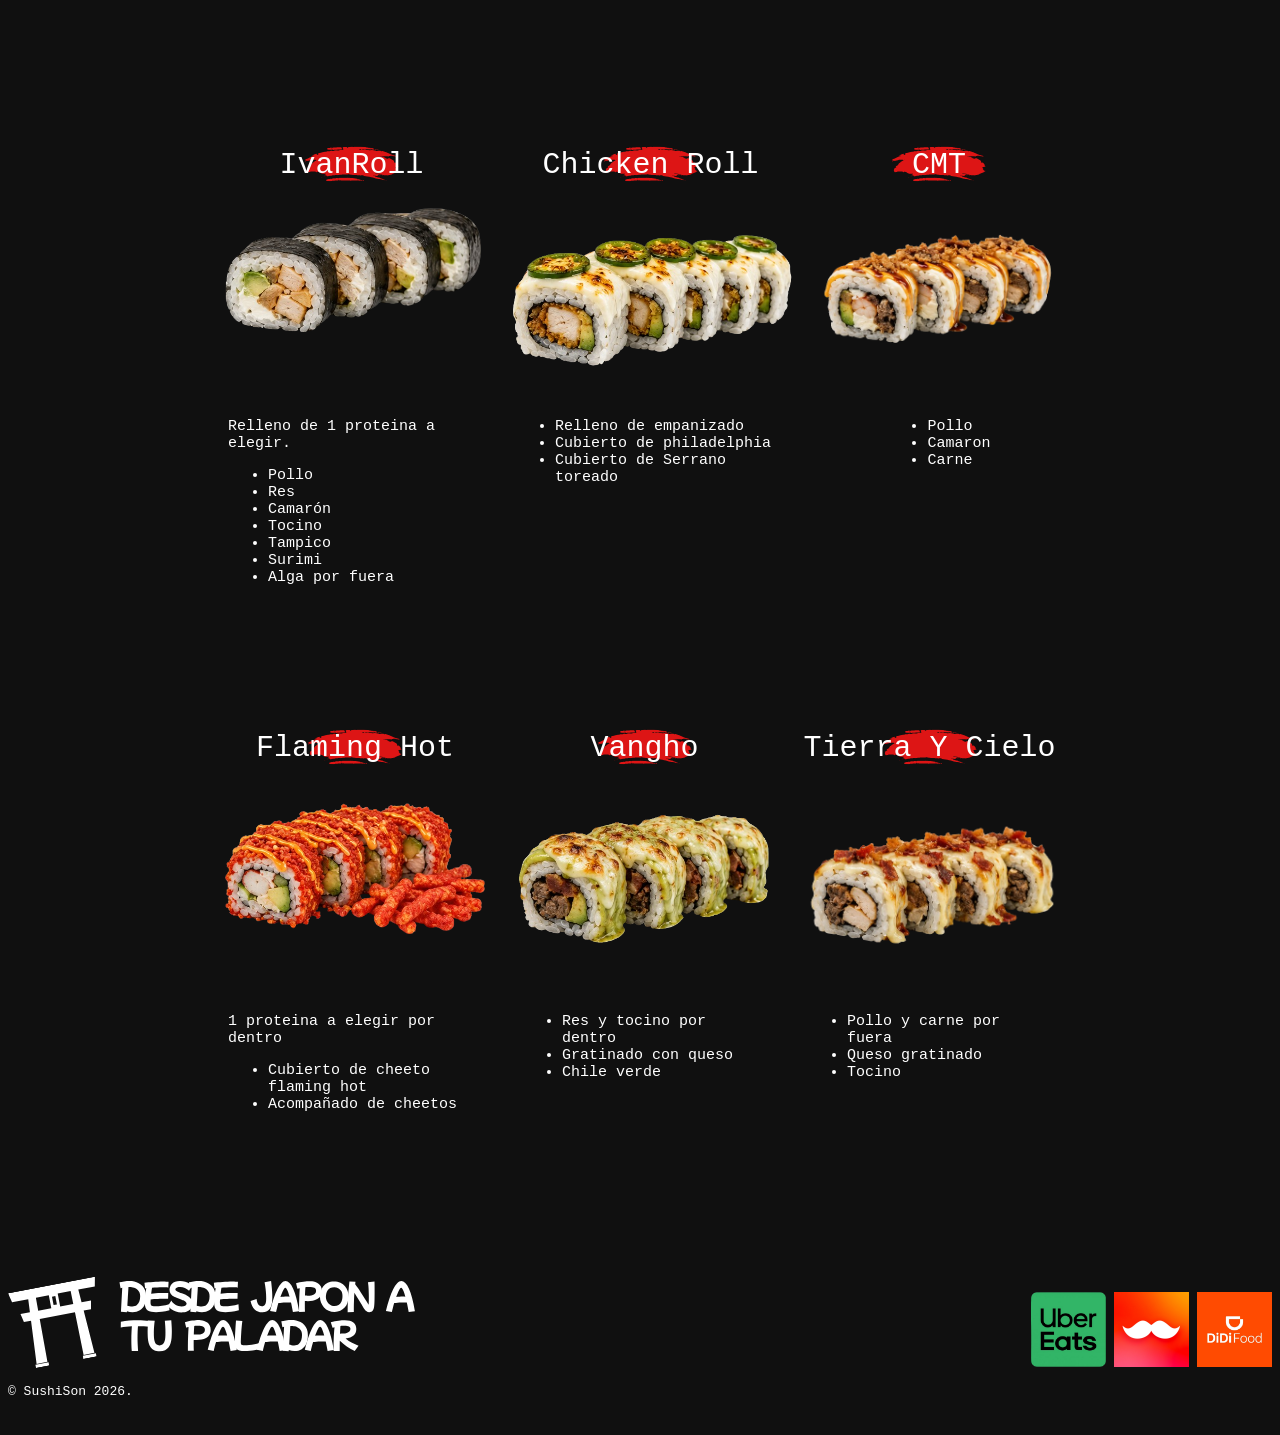
==== commit 74fab01b: "finished" ====
--- a/index.html
+++ b/index.html
@@ -10,9 +10,9 @@
 
     <div class="nav">
         <div>
-            <a href="./1.html">1</a>
-            <a href="./index.html">Inicio</a>
-            <a href="./2.html">2</a>
+            <a href="./1.html">Bebidas</a>
+            <a href="./index.html">Sushis</a>
+            <a href="./2.html">Sobre Nosotros</a>
         </div>
     </div>
 
